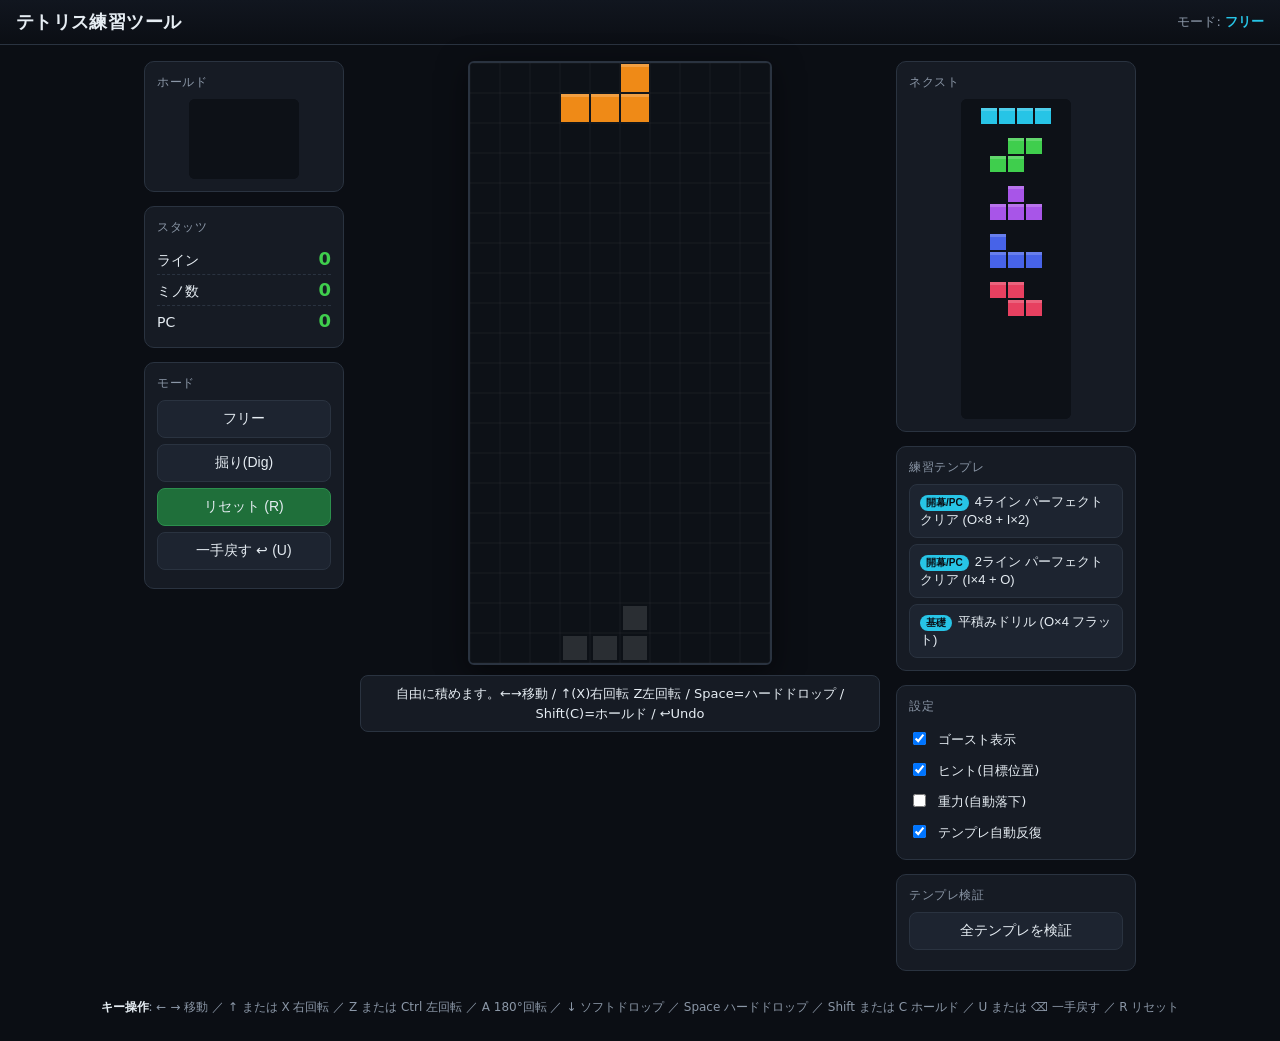
==== tetris/index.html @ 7b58fb80 "テトリス練習ツールを追加 (tetris/) ぷよテトのテトリス(SRS)をベースにした練習特化ツール。 - SRSエンジン: 7-bag/ホールド/ゴースト/ソフト・ハードドロップ/壁蹴り(I含む)" ====
<!DOCTYPE html>
<html lang="ja">
<head>
  <meta charset="UTF-8" />
  <meta name="viewport" content="width=device-width, initial-scale=1, viewport-fit=cover" />
  <meta name="theme-color" content="#0d1117" />
  <meta name="apple-mobile-web-app-capable" content="yes" />
  <title>テトリス練習ツール</title>
  <link rel="stylesheet" href="css/style.css" />
</head>
<body>
  <header class="topbar">
    <h1>テトリス練習ツール</h1>
    <div class="mode-tag">モード: <span id="mode-label">フリー</span></div>
  </header>

  <main class="layout">
    <!-- 左: ホールド + 操作 -->
    <aside class="side left">
      <div class="panel">
        <div class="panel-title">ホールド</div>
        <canvas id="hold" width="110" height="80"></canvas>
      </div>
      <div class="panel stats">
        <div class="panel-title">スタッツ</div>
        <div class="stat"><span>ライン</span><b id="stat-lines">0</b></div>
        <div class="stat"><span>ミノ数</span><b id="stat-pieces">0</b></div>
        <div class="stat"><span>PC</span><b id="stat-pc">0</b></div>
      </div>
      <div class="panel">
        <div class="panel-title">モード</div>
        <button id="btn-free" class="ctrl-btn">フリー</button>
        <button id="btn-dig" class="ctrl-btn">掘り(Dig)</button>
        <button id="btn-reset" class="ctrl-btn primary">リセット (R)</button>
        <button id="btn-undo" class="ctrl-btn">一手戻す ↩ (U)</button>
      </div>
    </aside>

    <!-- 中央: 盤面 -->
    <section class="center">
      <canvas id="board" width="300" height="600"></canvas>
      <div id="hint-text" class="hint">準備中…</div>
      <!-- タッチ操作（スマホ用） -->
      <div class="touchpad">
        <button id="t-ccw">⟲</button>
        <button id="t-left">←</button>
        <button id="t-down">↓</button>
        <button id="t-right">→</button>
        <button id="t-cw">⟳</button>
        <button id="t-drop" class="wide">ハードドロップ</button>
        <button id="t-hold">ホールド</button>
        <button id="t-undo">↩戻す</button>
      </div>
    </section>

    <!-- 右: ネクスト + テンプレ + 設定 -->
    <aside class="side right">
      <div class="panel">
        <div class="panel-title">ネクスト</div>
        <canvas id="next" width="110" height="320"></canvas>
      </div>

      <div class="panel">
        <div class="panel-title">練習テンプレ</div>
        <div id="tpl-list" class="tpl-list"></div>
      </div>

      <div class="panel">
        <div class="panel-title">設定</div>
        <label class="toggle"><input type="checkbox" id="set-ghost"> ゴースト表示</label>
        <label class="toggle"><input type="checkbox" id="set-hint"> ヒント(目標位置)</label>
        <label class="toggle"><input type="checkbox" id="set-gravity"> 重力(自動落下)</label>
        <label class="toggle"><input type="checkbox" id="set-repeat"> テンプレ自動反復</label>
      </div>

      <div class="panel">
        <div class="panel-title">テンプレ検証</div>
        <button id="btn-verify" class="ctrl-btn">全テンプレを検証</button>
        <div id="verify-out" class="verify-out"></div>
      </div>
    </aside>
  </main>

  <footer class="help">
    <b>キー操作</b>: ← → 移動 ／ ↑ または X 右回転 ／ Z または Ctrl 左回転 ／ A 180°回転 ／
    ↓ ソフトドロップ ／ Space ハードドロップ ／ Shift または C ホールド ／ U または ⌫ 一手戻す ／ R リセット
  </footer>

  <!-- ビルド不要・classic script（file:// でも動く） -->
  <script src="js/engine.js"></script>
  <script src="js/templates.js"></script>
  <script src="js/app.js"></script>
</body>
</html>
---- tetris/css/style.css ----
:root {
  --bg: #0b0e14;
  --panel: #161b24;
  --panel2: #1d2430;
  --line: #2a3340;
  --text: #e6edf3;
  --muted: #8b97a7;
  --accent: #27c4e6;
  --accent2: #3fce4d;
}
* { box-sizing: border-box; }
html, body {
  margin: 0; padding: 0;
  background: var(--bg); color: var(--text);
  font-family: system-ui, -apple-system, "Hiragino Kaku Gothic ProN", "Noto Sans JP", sans-serif;
  -webkit-text-size-adjust: 100%;
}
.topbar {
  display: flex; align-items: center; justify-content: space-between;
  padding: 10px 16px; border-bottom: 1px solid var(--line);
  background: linear-gradient(180deg, #11161f, #0b0e14);
}
.topbar h1 { font-size: 18px; margin: 0; letter-spacing: .02em; }
.mode-tag { font-size: 13px; color: var(--muted); }
.mode-tag span { color: var(--accent); font-weight: 700; }

.layout {
  display: grid;
  grid-template-columns: 200px minmax(0, auto) 240px;
  gap: 16px;
  padding: 16px;
  align-items: start;
  justify-content: center;
}
.center { display: flex; flex-direction: column; align-items: center; gap: 10px; }
#board {
  background: #0d1117;
  border: 2px solid var(--line);
  border-radius: 6px;
  box-shadow: 0 8px 30px rgba(0,0,0,.5);
  touch-action: none;
}

.side { display: flex; flex-direction: column; gap: 14px; }
.panel {
  background: var(--panel); border: 1px solid var(--line);
  border-radius: 10px; padding: 12px;
}
.panel-title { font-size: 12px; color: var(--muted); margin-bottom: 8px; letter-spacing: .05em; }
#hold, #next { display: block; background: #0d1117; border-radius: 6px; margin: 0 auto; }

.stats .stat {
  display: flex; justify-content: space-between; align-items: baseline;
  padding: 4px 0; border-bottom: 1px dashed var(--line); font-size: 14px;
}
.stats .stat:last-child { border-bottom: 0; }
.stats .stat b { font-size: 18px; color: var(--accent2); }

.ctrl-btn {
  display: block; width: 100%; margin: 6px 0; padding: 9px 10px;
  background: var(--panel2); color: var(--text);
  border: 1px solid var(--line); border-radius: 8px;
  font-size: 14px; cursor: pointer;
}
.ctrl-btn:hover { background: #283141; }
.ctrl-btn.primary { background: #1f6f3a; border-color: #2c8f4d; }
.ctrl-btn.primary:hover { background: #258044; }

.tpl-list { display: flex; flex-direction: column; gap: 6px; }
.tpl-btn {
  text-align: left; background: var(--panel2); border: 1px solid var(--line);
  border-radius: 8px; padding: 8px 10px; cursor: pointer; color: var(--text);
}
.tpl-btn:hover { background: #283141; border-color: var(--accent); }
.tpl-cat {
  display: inline-block; font-size: 10px; color: #0b0e14; background: var(--accent);
  padding: 1px 6px; border-radius: 10px; margin-right: 6px; font-weight: 700;
}
.tpl-name { font-size: 13px; }

.toggle { display: block; font-size: 13px; padding: 5px 0; cursor: pointer; color: var(--text); }
.toggle input { margin-right: 8px; transform: translateY(1px); }

.hint {
  max-width: 520px; min-height: 20px; text-align: center;
  background: var(--panel); border: 1px solid var(--line); border-radius: 8px;
  padding: 8px 12px; font-size: 13px; color: var(--text); line-height: 1.5;
}
.hint.err { border-color: #e74060; color: #ff9fb0; background: #2a1820; }

.verify-out { margin-top: 8px; }
.vtab { width: 100%; border-collapse: collapse; font-size: 11px; }
.vtab th, .vtab td { border-bottom: 1px solid var(--line); padding: 4px 3px; text-align: left; }
.vtab .vok { color: var(--accent2); }
.vtab .vng { color: #ff9fb0; }

.touchpad { display: none; }

.help {
  text-align: center; font-size: 12px; color: var(--muted);
  padding: 10px 16px 24px; line-height: 1.7;
}
.help b { color: var(--text); }

/* ===== スマホ・タブレット ===== */
@media (max-width: 820px) {
  .layout {
    grid-template-columns: 1fr;
    gap: 12px;
  }
  .side { flex-direction: row; flex-wrap: wrap; }
  .side .panel { flex: 1 1 140px; }
  #board { width: 100%; max-width: 360px; height: auto; }
  .touchpad {
    display: grid;
    grid-template-columns: repeat(5, 1fr);
    gap: 8px; width: 100%; max-width: 360px; margin-top: 6px;
  }
  .touchpad button {
    padding: 14px 0; font-size: 16px; background: var(--panel2);
    color: var(--text); border: 1px solid var(--line); border-radius: 10px;
    -webkit-user-select: none; user-select: none; touch-action: manipulation;
  }
  .touchpad button:active { background: var(--accent); color: #0b0e14; }
  .touchpad .wide { grid-column: span 3; }
}
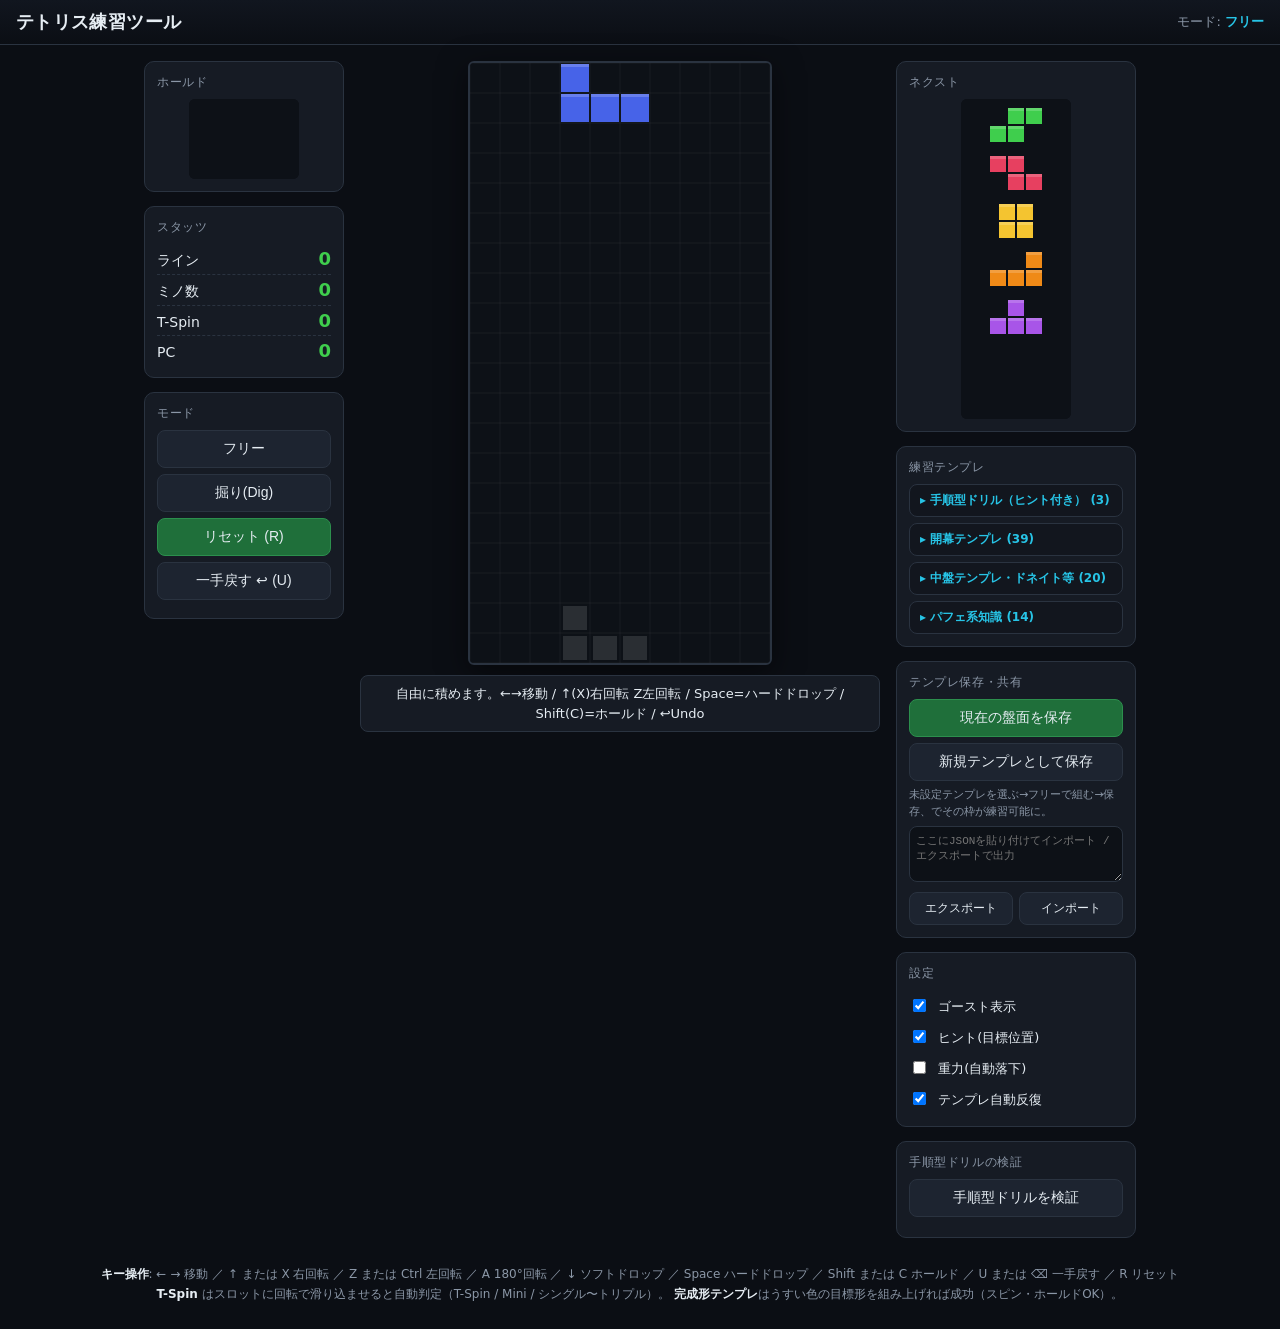
==== commit 4edbe9c1: "テトリス練習ツール: T-Spin判定と完成形テンプレ/カタログ/保存機能を追加 - T-Spin判定(役の検出): ガイドライン3-cornerルールでT-Spin/Miniを自動判定、   消去ラ" ====
--- a/tetris/index.html
+++ b/tetris/index.html
@@ -25,6 +25,7 @@
         <div class="panel-title">スタッツ</div>
         <div class="stat"><span>ライン</span><b id="stat-lines">0</b></div>
         <div class="stat"><span>ミノ数</span><b id="stat-pieces">0</b></div>
+        <div class="stat"><span>T-Spin</span><b id="stat-tspin">0</b></div>
         <div class="stat"><span>PC</span><b id="stat-pc">0</b></div>
       </div>
       <div class="panel">
@@ -66,6 +67,18 @@
       </div>
 
       <div class="panel">
+        <div class="panel-title">テンプレ保存・共有</div>
+        <button id="btn-save" class="ctrl-btn primary">現在の盤面を保存</button>
+        <button id="btn-savenew" class="ctrl-btn">新規テンプレとして保存</button>
+        <p class="note">未設定テンプレを選ぶ→フリーで組む→保存、でその枠が練習可能に。</p>
+        <textarea id="io-text" class="io-text" placeholder="ここにJSONを貼り付けてインポート / エクスポートで出力"></textarea>
+        <div class="io-row">
+          <button id="btn-export" class="ctrl-btn small">エクスポート</button>
+          <button id="btn-import" class="ctrl-btn small">インポート</button>
+        </div>
+      </div>
+
+      <div class="panel">
         <div class="panel-title">設定</div>
         <label class="toggle"><input type="checkbox" id="set-ghost"> ゴースト表示</label>
         <label class="toggle"><input type="checkbox" id="set-hint"> ヒント(目標位置)</label>
@@ -74,8 +87,8 @@
       </div>
 
       <div class="panel">
-        <div class="panel-title">テンプレ検証</div>
-        <button id="btn-verify" class="ctrl-btn">全テンプレを検証</button>
+        <div class="panel-title">手順型ドリルの検証</div>
+        <button id="btn-verify" class="ctrl-btn">手順型ドリルを検証</button>
         <div id="verify-out" class="verify-out"></div>
       </div>
     </aside>
@@ -83,12 +96,15 @@
 
   <footer class="help">
     <b>キー操作</b>: ← → 移動 ／ ↑ または X 右回転 ／ Z または Ctrl 左回転 ／ A 180°回転 ／
-    ↓ ソフトドロップ ／ Space ハードドロップ ／ Shift または C ホールド ／ U または ⌫ 一手戻す ／ R リセット
+    ↓ ソフトドロップ ／ Space ハードドロップ ／ Shift または C ホールド ／ U または ⌫ 一手戻す ／ R リセット<br />
+    <b>T-Spin</b> はスロットに回転で滑り込ませると自動判定（T-Spin / Mini / シングル〜トリプル）。
+    <b>完成形テンプレ</b>はうすい色の目標形を組み上げれば成功（スピン・ホールドOK）。
   </footer>
 
   <!-- ビルド不要・classic script（file:// でも動く） -->
   <script src="js/engine.js"></script>
   <script src="js/templates.js"></script>
+  <script src="js/catalog.js"></script>
   <script src="js/app.js"></script>
 </body>
 </html>
--- a/tetris/css/style.css
+++ b/tetris/css/style.css
@@ -66,17 +66,42 @@
 .ctrl-btn.primary { background: #1f6f3a; border-color: #2c8f4d; }
 .ctrl-btn.primary:hover { background: #258044; }
 
-.tpl-list { display: flex; flex-direction: column; gap: 6px; }
+.tpl-list { display: flex; flex-direction: column; gap: 6px; max-height: 360px; overflow-y: auto; }
+.tpl-sec { border: 1px solid var(--line); border-radius: 8px; background: #12161e; }
+.tpl-sec > summary {
+  cursor: pointer; padding: 7px 10px; font-size: 12px; color: var(--accent);
+  font-weight: 700; list-style: none; user-select: none;
+}
+.tpl-sec > summary::-webkit-details-marker { display: none; }
+.tpl-sec > summary::before { content: "▸ "; }
+.tpl-sec[open] > summary::before { content: "▾ "; }
+.tpl-sec[open] { padding-bottom: 6px; }
+.tpl-row { display: flex; gap: 4px; padding: 2px 6px; }
 .tpl-btn {
-  text-align: left; background: var(--panel2); border: 1px solid var(--line);
-  border-radius: 8px; padding: 8px 10px; cursor: pointer; color: var(--text);
+  flex: 1; text-align: left; background: var(--panel2); border: 1px solid var(--line);
+  border-radius: 8px; padding: 6px 9px; cursor: pointer; color: var(--text);
+  display: flex; align-items: center; justify-content: space-between; gap: 6px;
 }
 .tpl-btn:hover { background: #283141; border-color: var(--accent); }
-.tpl-cat {
-  display: inline-block; font-size: 10px; color: #0b0e14; background: var(--accent);
-  padding: 1px 6px; border-radius: 10px; margin-right: 6px; font-weight: 700;
+.tpl-btn.unset { opacity: .8; border-style: dashed; }
+.tpl-btn.info { background: #1a1626; border-color: #4a3a6a; }
+.tpl-btn.ok { border-left: 3px solid var(--accent2); }
+.tpl-name { font-size: 13px; }
+.tpl-sub { font-size: 10px; color: var(--muted); white-space: nowrap; }
+.tpl-del {
+  background: #2a1820; color: #ff9fb0; border: 1px solid var(--line);
+  border-radius: 8px; padding: 0 8px; cursor: pointer; font-size: 12px;
 }
-.tpl-name { font-size: 13px; }
+.tpl-del:hover { background: #3a2028; }
+
+.note { font-size: 11px; color: var(--muted); margin: 6px 0; line-height: 1.5; }
+.io-text {
+  width: 100%; height: 56px; resize: vertical; box-sizing: border-box;
+  background: #0d1117; color: var(--text); border: 1px solid var(--line);
+  border-radius: 8px; font-size: 11px; padding: 6px; font-family: ui-monospace, monospace;
+}
+.io-row { display: flex; gap: 6px; margin-top: 6px; }
+.ctrl-btn.small { margin: 0; padding: 7px 8px; font-size: 12px; }
 
 .toggle { display: block; font-size: 13px; padding: 5px 0; cursor: pointer; color: var(--text); }
 .toggle input { margin-right: 8px; transform: translateY(1px); }
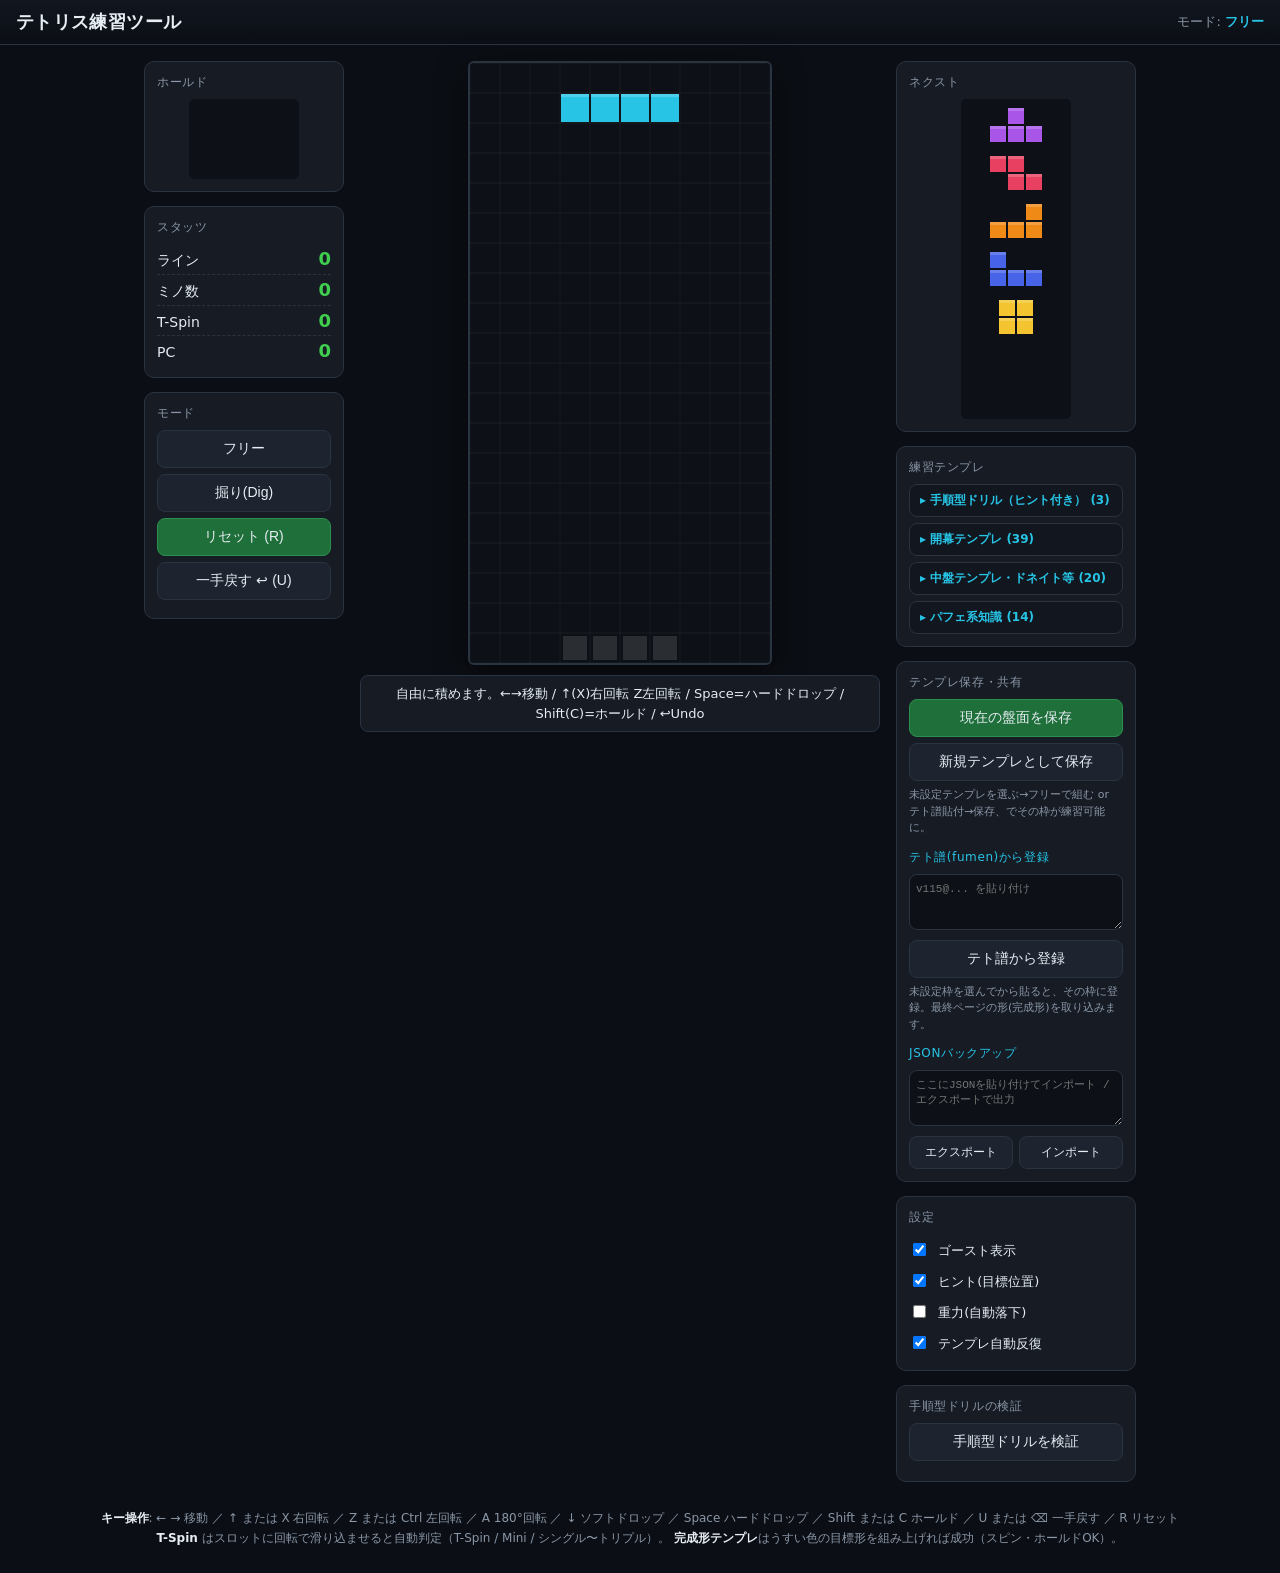
==== commit a24c1547: "テトリス練習ツール: テト譜(fumen)取込を追加 - fumen.js: テト譜 v115/v110 デコーダを内蔵（knewjade/tetris-fumen の   アルゴリズムを忠実に移植・" ====
--- a/tetris/index.html
+++ b/tetris/index.html
@@ -70,7 +70,14 @@
         <div class="panel-title">テンプレ保存・共有</div>
         <button id="btn-save" class="ctrl-btn primary">現在の盤面を保存</button>
         <button id="btn-savenew" class="ctrl-btn">新規テンプレとして保存</button>
-        <p class="note">未設定テンプレを選ぶ→フリーで組む→保存、でその枠が練習可能に。</p>
+        <p class="note">未設定テンプレを選ぶ→フリーで組む or テト譜貼付→保存、でその枠が練習可能に。</p>
+
+        <div class="panel-title sub">テト譜(fumen)から登録</div>
+        <textarea id="fumen-text" class="io-text" placeholder="v115@... を貼り付け"></textarea>
+        <button id="btn-fumen" class="ctrl-btn">テト譜から登録</button>
+        <p class="note">未設定枠を選んでから貼ると、その枠に登録。最終ページの形(完成形)を取り込みます。</p>
+
+        <div class="panel-title sub">JSONバックアップ</div>
         <textarea id="io-text" class="io-text" placeholder="ここにJSONを貼り付けてインポート / エクスポートで出力"></textarea>
         <div class="io-row">
           <button id="btn-export" class="ctrl-btn small">エクスポート</button>
@@ -105,6 +112,7 @@
   <script src="js/engine.js"></script>
   <script src="js/templates.js"></script>
   <script src="js/catalog.js"></script>
+  <script src="js/fumen.js"></script>
   <script src="js/app.js"></script>
 </body>
 </html>
--- a/tetris/css/style.css
+++ b/tetris/css/style.css
@@ -47,6 +47,7 @@
   border-radius: 10px; padding: 12px;
 }
 .panel-title { font-size: 12px; color: var(--muted); margin-bottom: 8px; letter-spacing: .05em; }
+.panel-title.sub { margin-top: 12px; color: var(--accent); }
 #hold, #next { display: block; background: #0d1117; border-radius: 6px; margin: 0 auto; }
 
 .stats .stat {
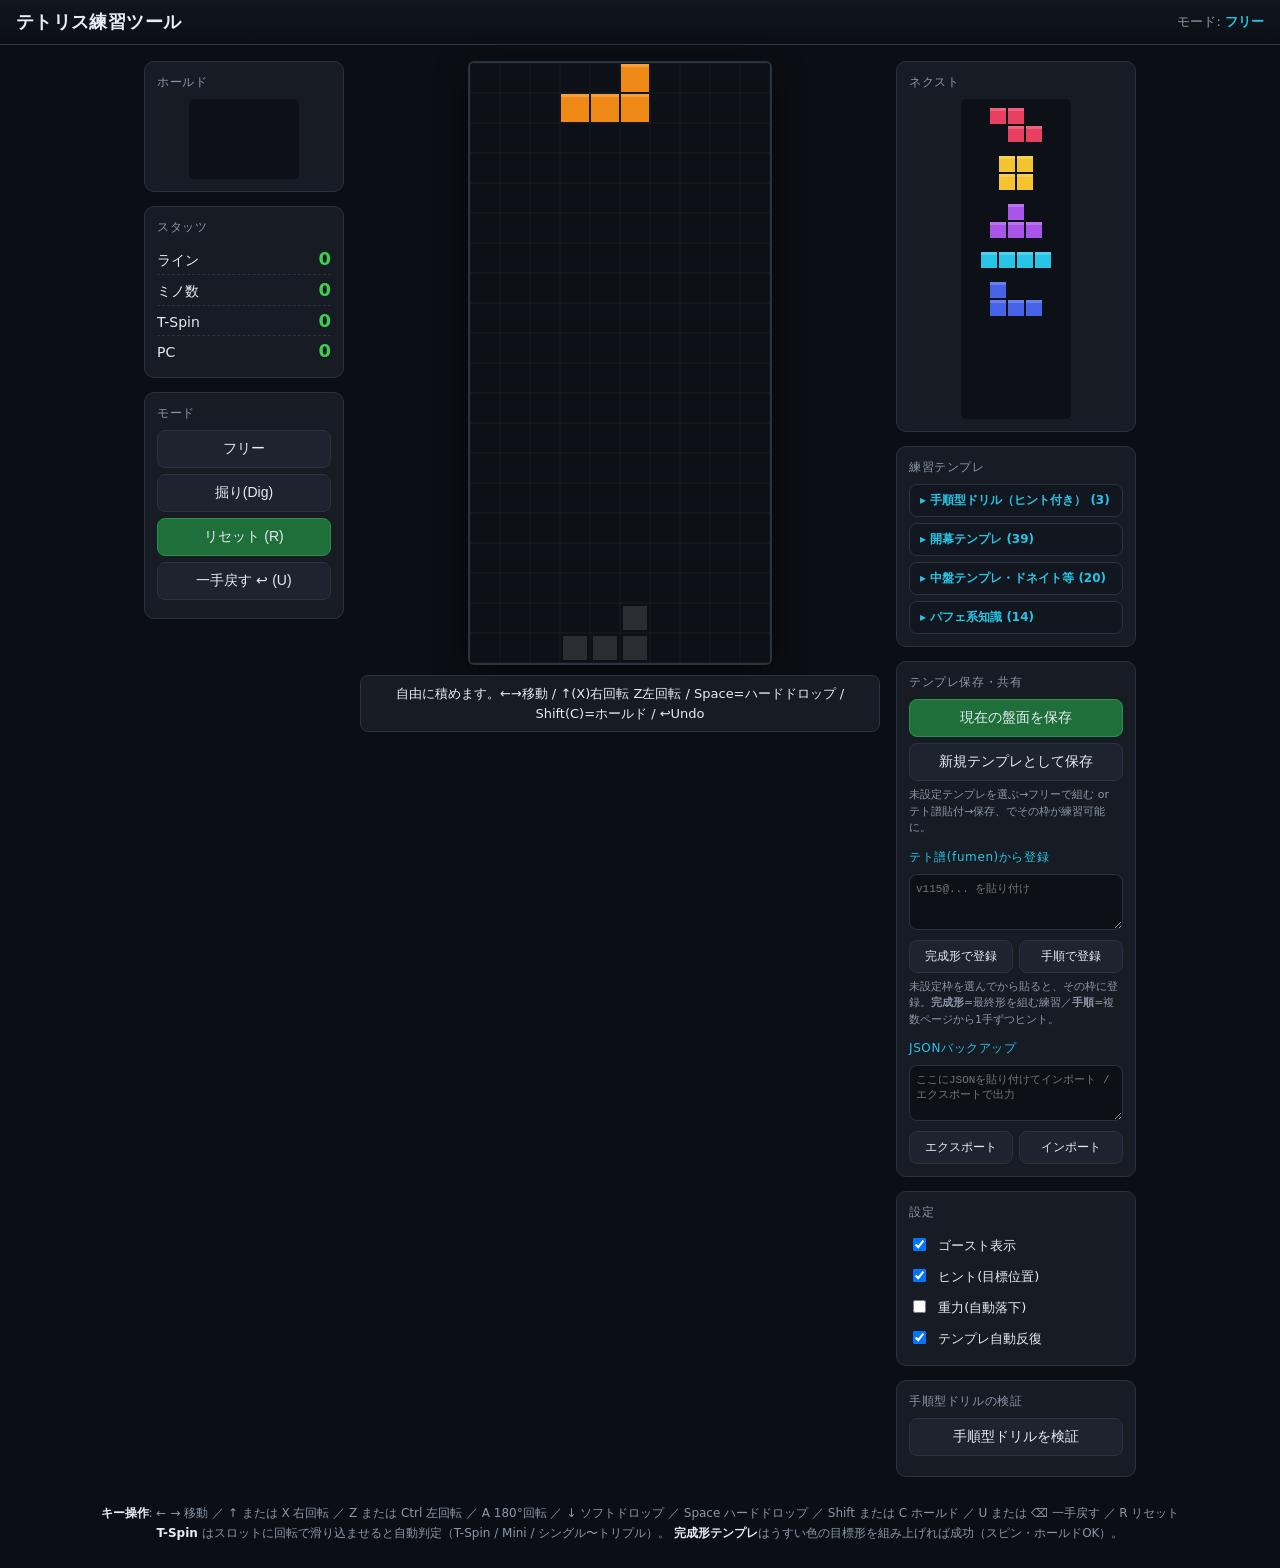
==== commit b041b362: "テトリス練習ツール: テト譜→手順型(1手ずつヒント)への自動変換を追加 - fumen.js に toSteps() を追加: 複数ページのテト譜から各ロック手の   「ミノ・最終セル・設置前の盤面" ====
--- a/tetris/index.html
+++ b/tetris/index.html
@@ -74,8 +74,11 @@
 
         <div class="panel-title sub">テト譜(fumen)から登録</div>
         <textarea id="fumen-text" class="io-text" placeholder="v115@... を貼り付け"></textarea>
-        <button id="btn-fumen" class="ctrl-btn">テト譜から登録</button>
-        <p class="note">未設定枠を選んでから貼ると、その枠に登録。最終ページの形(完成形)を取り込みます。</p>
+        <div class="io-row">
+          <button id="btn-fumen" class="ctrl-btn small">完成形で登録</button>
+          <button id="btn-fumen-steps" class="ctrl-btn small">手順で登録</button>
+        </div>
+        <p class="note">未設定枠を選んでから貼ると、その枠に登録。<b>完成形</b>=最終形を組む練習／<b>手順</b>=複数ページから1手ずつヒント。</p>
 
         <div class="panel-title sub">JSONバックアップ</div>
         <textarea id="io-text" class="io-text" placeholder="ここにJSONを貼り付けてインポート / エクスポートで出力"></textarea>
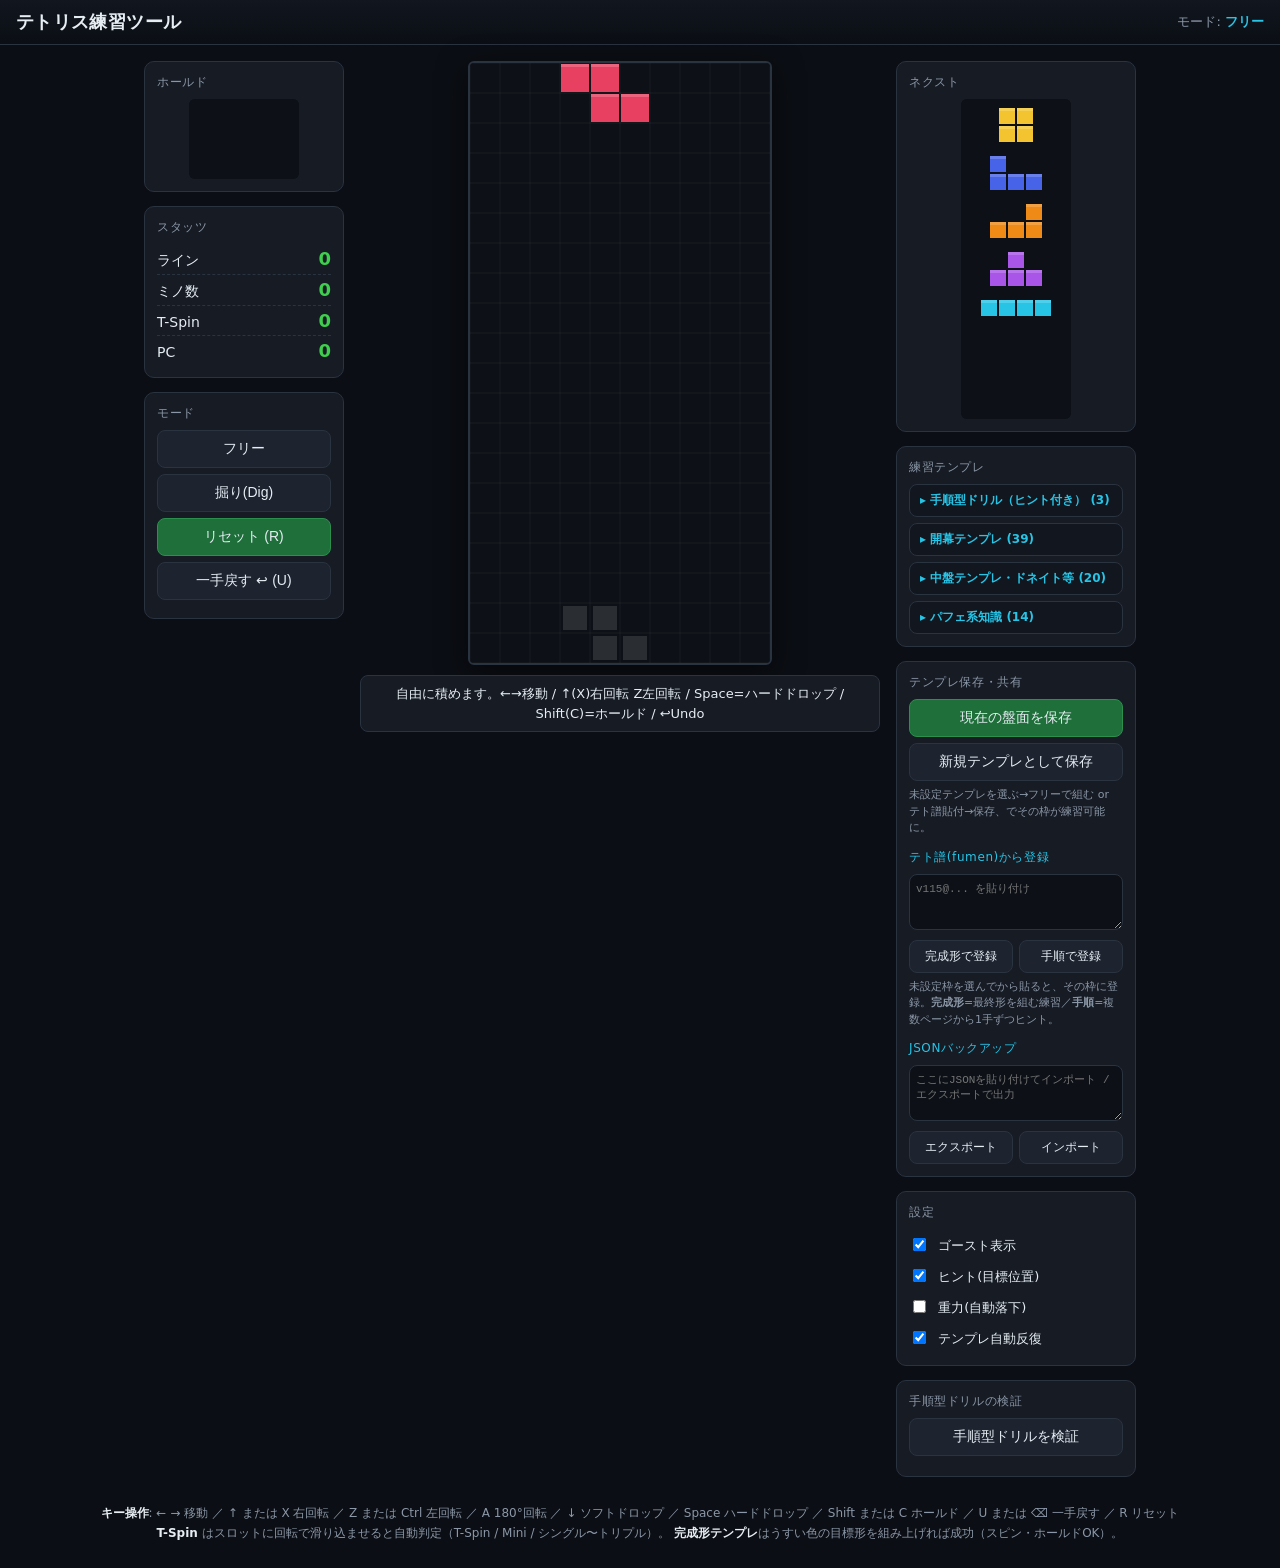
==== commit 93156644: "テトリス練習ツール: 主要セットアップの初期データを同梱 - catalog_data.js を追加。Ivan(28283) Comprehensive Opener Database   (swng" ====
--- a/tetris/index.html
+++ b/tetris/index.html
@@ -115,6 +115,7 @@
   <script src="js/engine.js"></script>
   <script src="js/templates.js"></script>
   <script src="js/catalog.js"></script>
+  <script src="js/catalog_data.js"></script>
   <script src="js/fumen.js"></script>
   <script src="js/app.js"></script>
 </body>
--- a/tetris/css/style.css
+++ b/tetris/css/style.css
@@ -87,6 +87,8 @@
 .tpl-btn.unset { opacity: .8; border-style: dashed; }
 .tpl-btn.info { background: #1a1626; border-color: #4a3a6a; }
 .tpl-btn.ok { border-left: 3px solid var(--accent2); }
+.tpl-btn.rec { border-left: 3px solid #e0a330; }
+.tpl-btn.rec .tpl-sub { color: #e0a330; }
 .tpl-name { font-size: 13px; }
 .tpl-sub { font-size: 10px; color: var(--muted); white-space: nowrap; }
 .tpl-del {
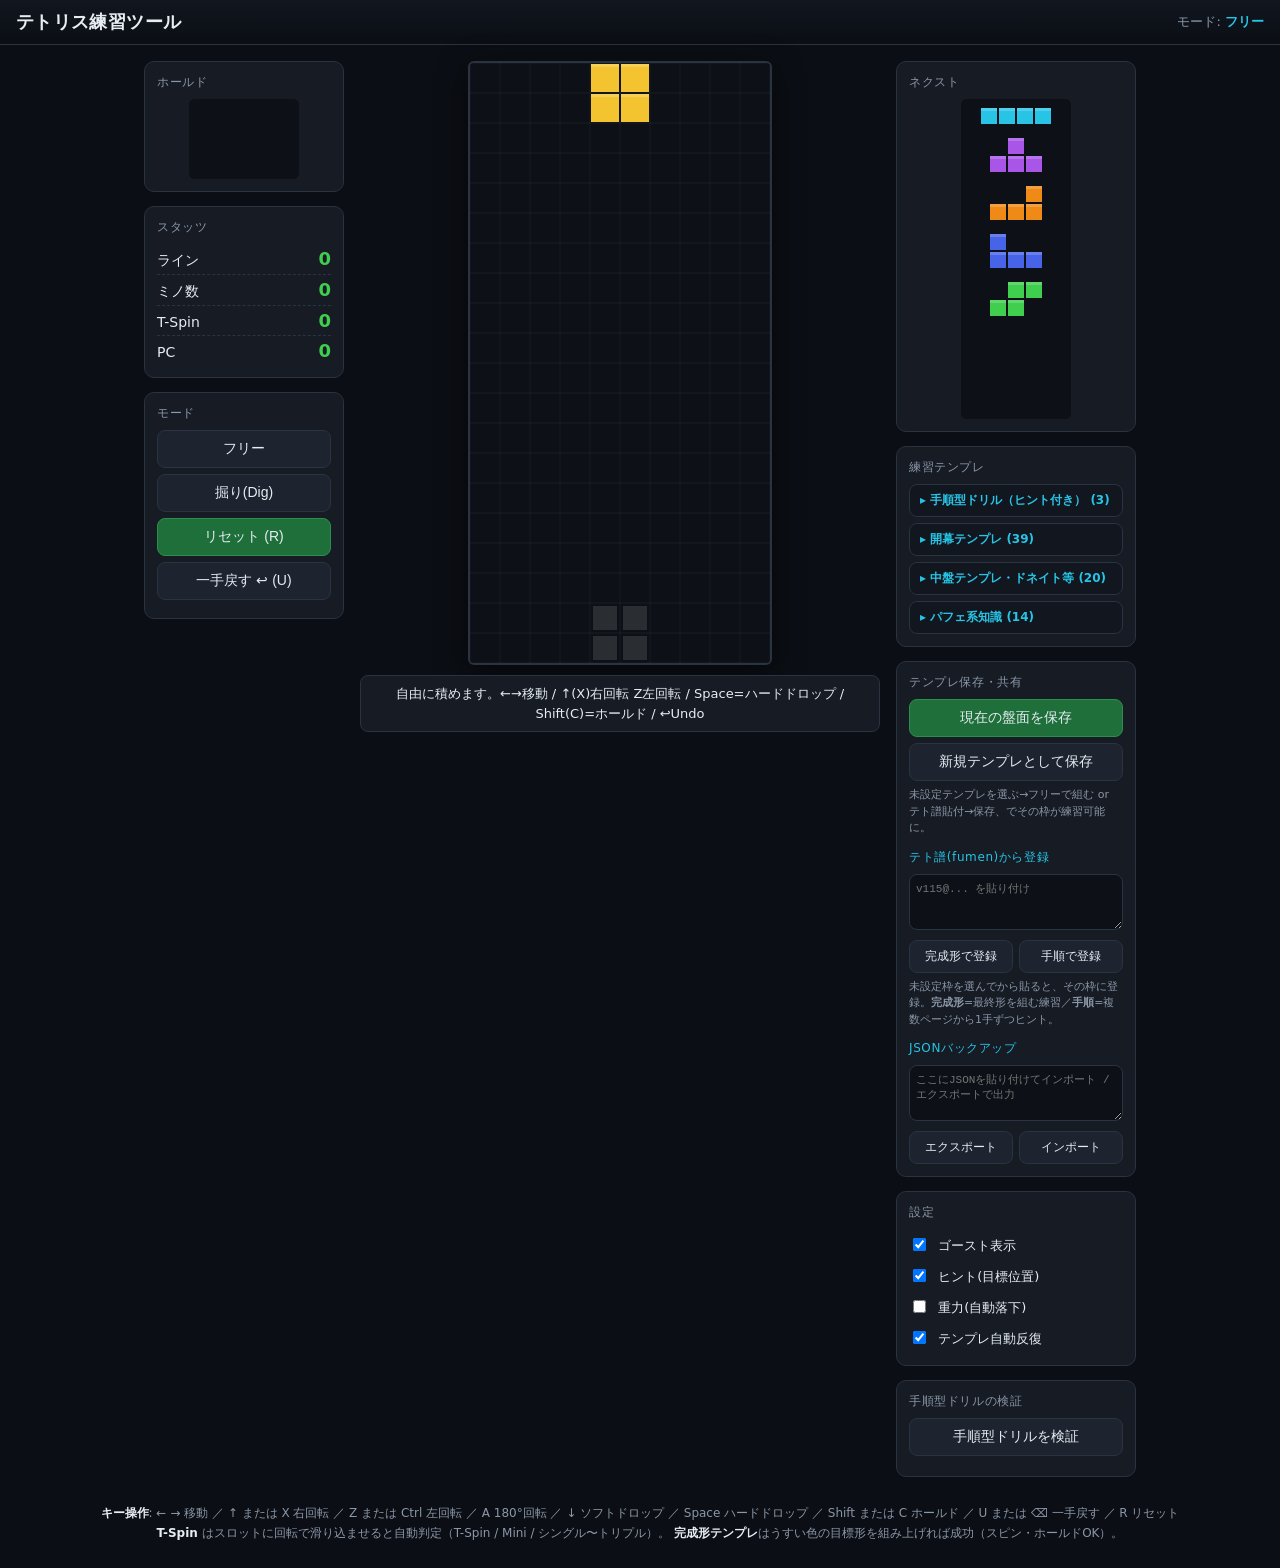
==== commit e97b9a19: "テトリス練習ツール: ぷよぷよテトリス2準拠の単発180°回転を実装 - engine.js: rotate180() と KICKS_180(JLSTZ/I)を追加。0<->2,1<->3 の   " ====
--- a/tetris/index.html
+++ b/tetris/index.html
@@ -48,7 +48,8 @@
         <button id="t-down">↓</button>
         <button id="t-right">→</button>
         <button id="t-cw">⟳</button>
-        <button id="t-drop" class="wide">ハードドロップ</button>
+        <button id="t-180">180°</button>
+        <button id="t-drop" class="wide2">ドロップ</button>
         <button id="t-hold">ホールド</button>
         <button id="t-undo">↩戻す</button>
       </div>
--- a/tetris/css/style.css
+++ b/tetris/css/style.css
@@ -151,4 +151,5 @@
   }
   .touchpad button:active { background: var(--accent); color: #0b0e14; }
   .touchpad .wide { grid-column: span 3; }
+  .touchpad .wide2 { grid-column: span 2; }
 }
